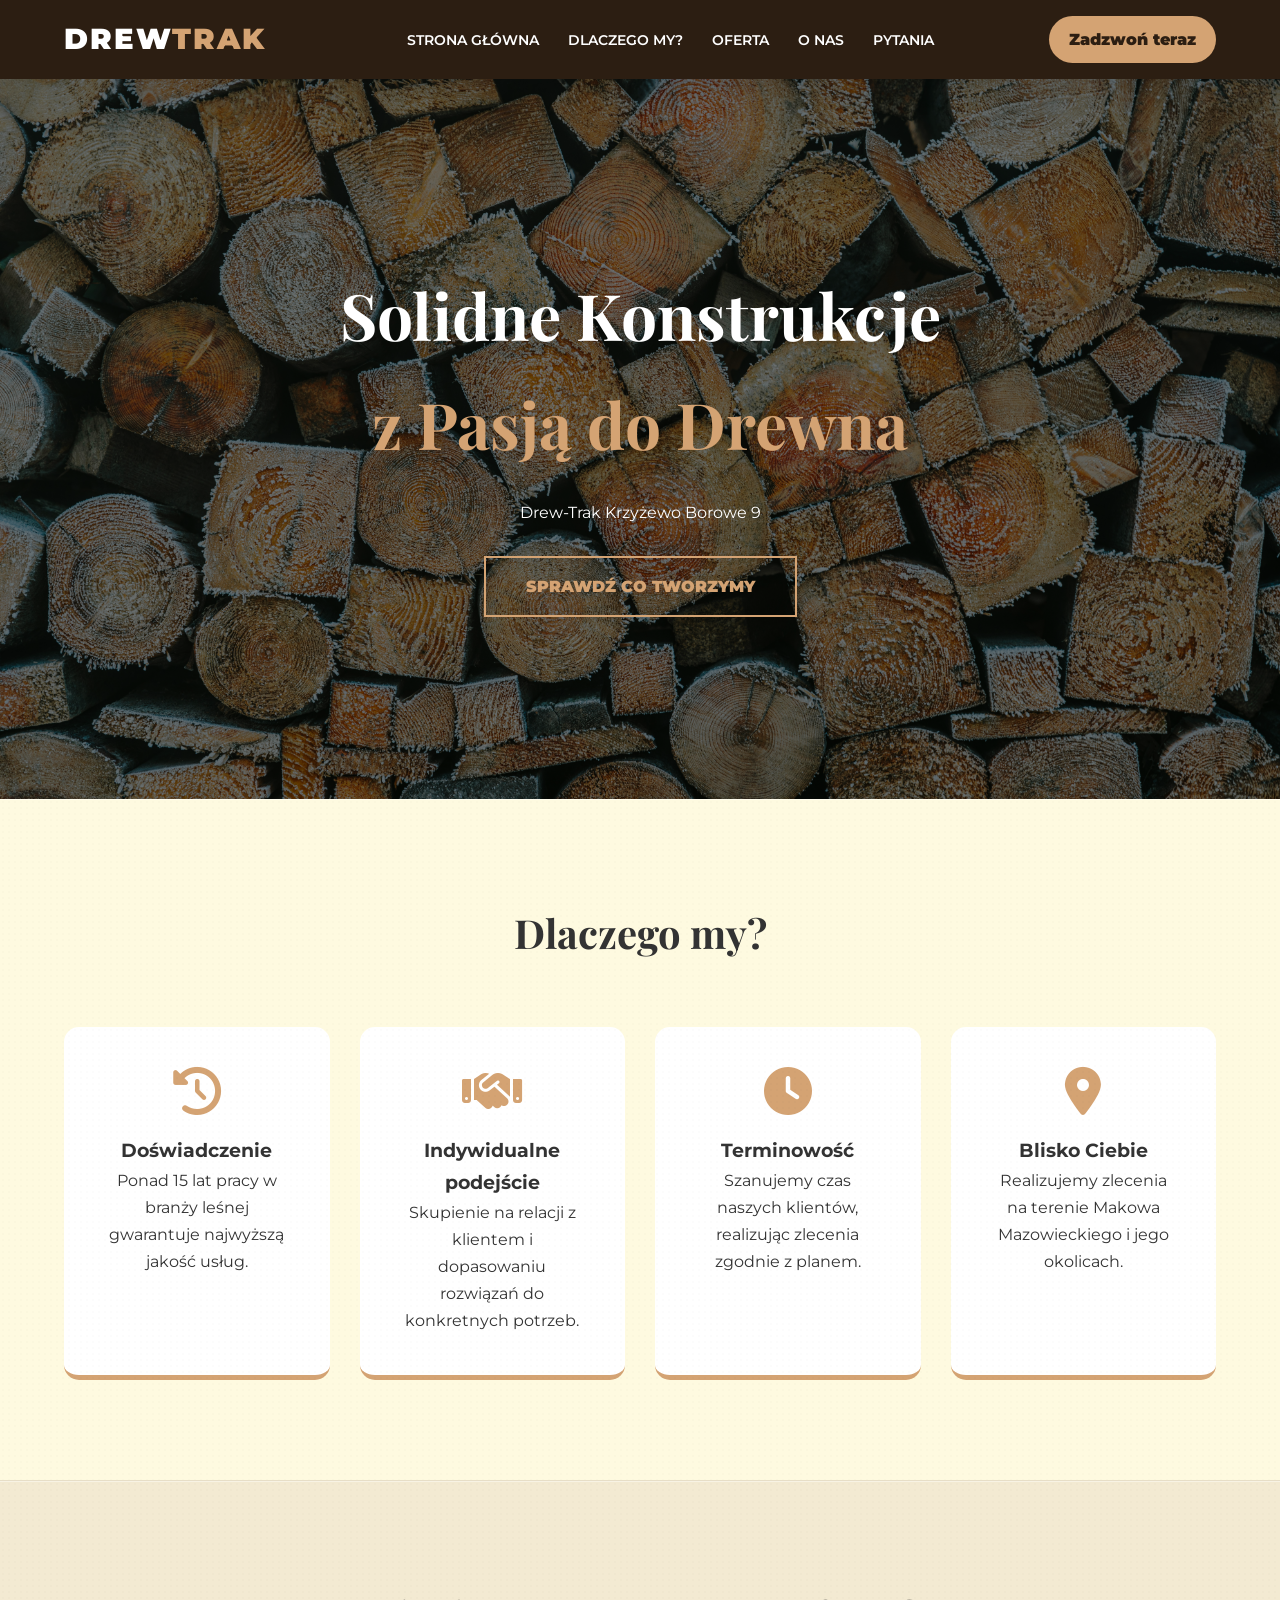
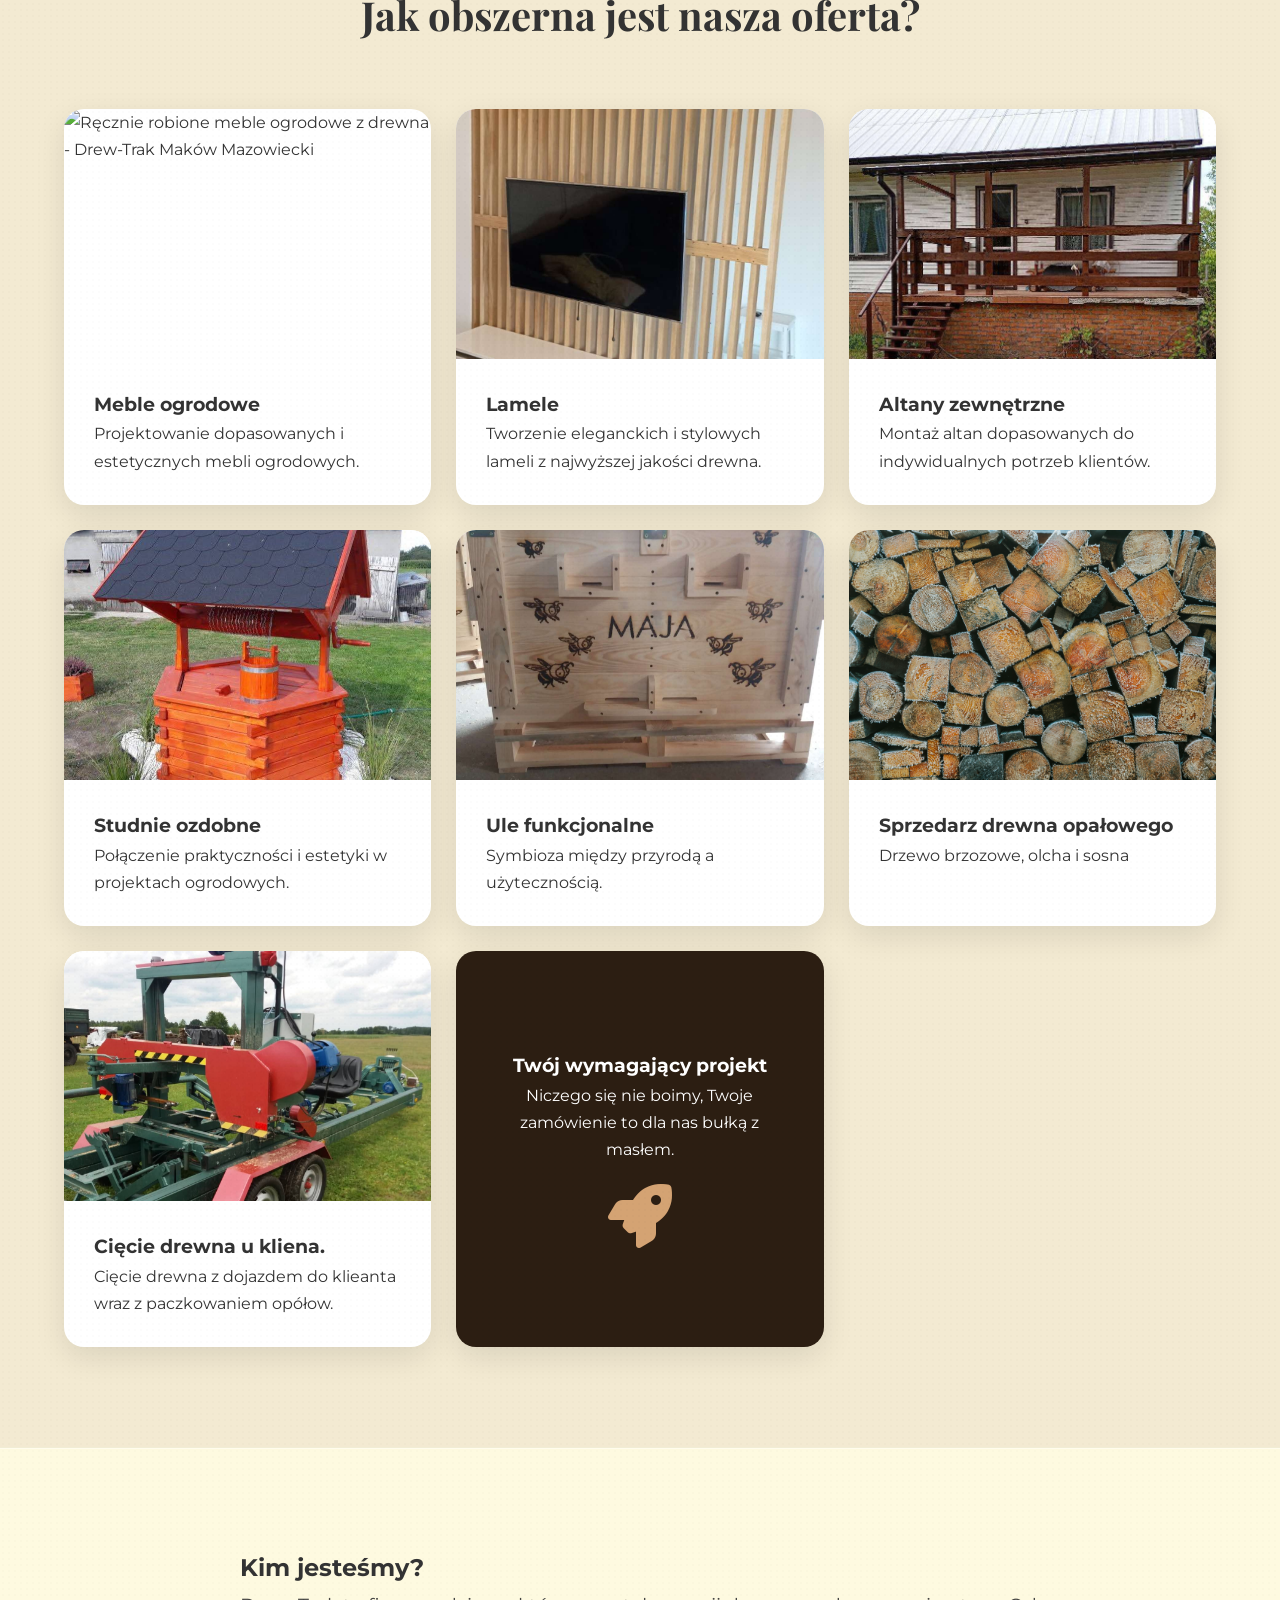
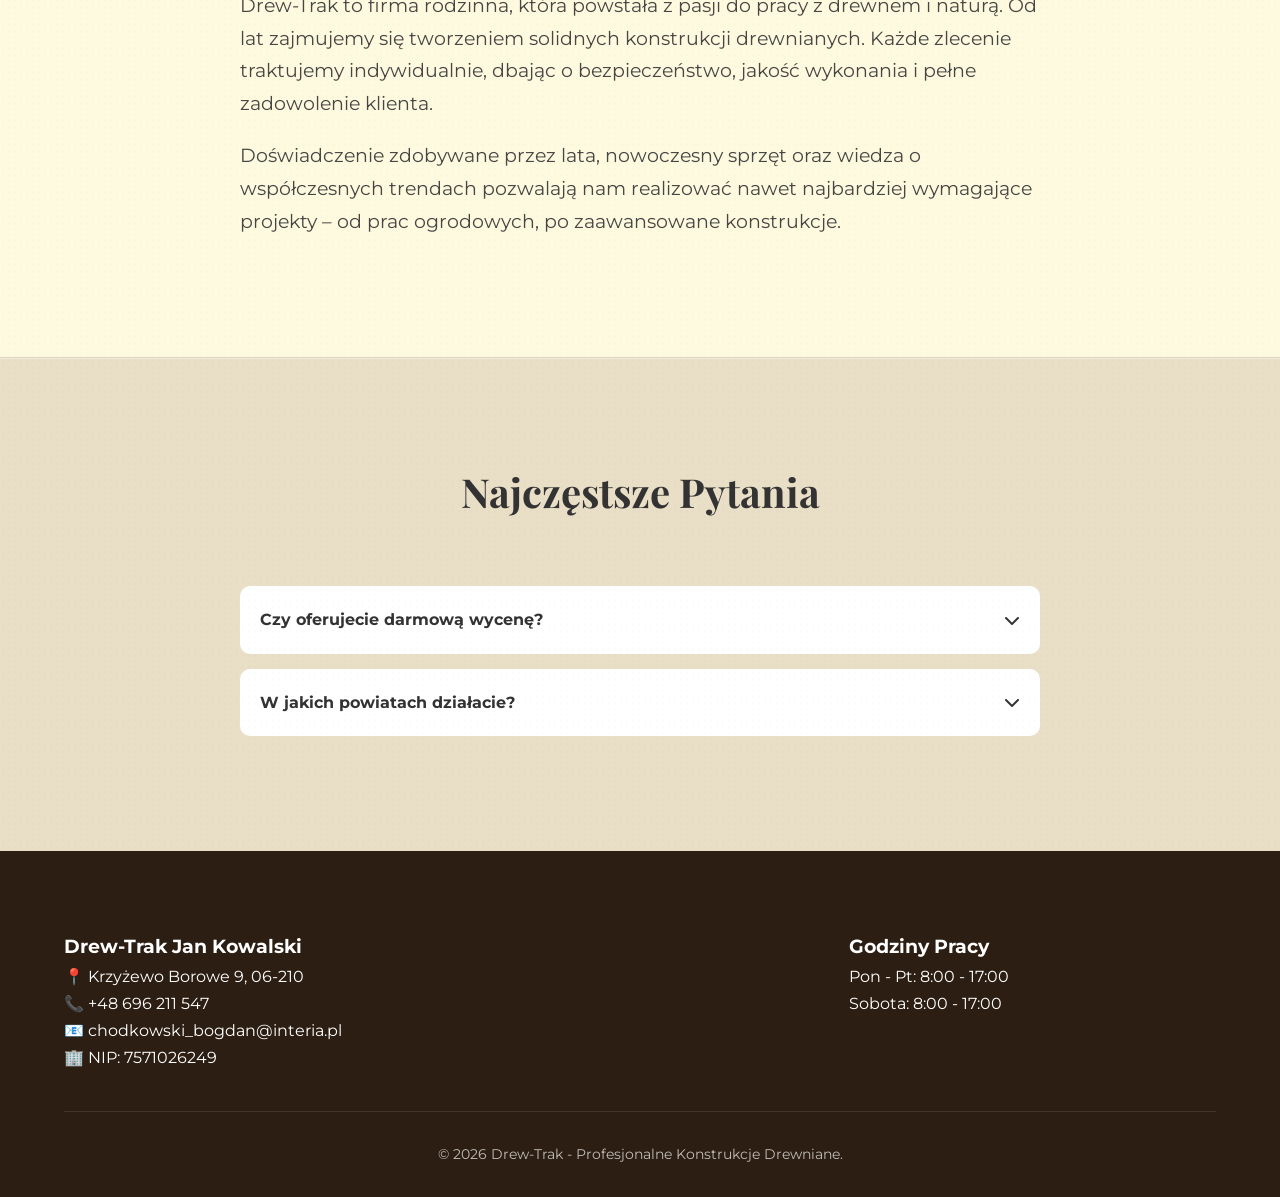
==== index.html @ 85fdfe31 "Start" ====
<!DOCTYPE html>
<html lang="pl">

<head>
    <meta charset="UTF-8">
    <meta name="viewport" content="width=device-width, initial-scale=1.0">
    <meta name="description"
        content="Drew-Trak - Tworzymy solidne konstrukcje drewniane. Sprawdź nasze projekty i znajdź cos dla siebie">
    <meta name="robots" content="index, follow">
    <meta name="keywords" content="altany, meble ogrodowe, drewno, konstrukcje drewniane Maków Mazowiecki">
    <?xml version="1.0" encoding="UTF-8"?>

    <title>Drew-Trak | produkcja konstrukcji drewnianych</title>

    <script type="application/ld+json">
    {
      "@context": "https://schema.org",
      "@type": "LocalBusiness",
      "name": "Drew-Trak",
      "address": {
        "@type": "PostalAddress",
        "streetAddress": "Krzyżewo Borowe 9",
        "addressLocality": "Krzyżewo Borowe",
        "postalCode": "06-210",
        "addressCountry": "PL"
      },
      "telephone": "+48696211547",
      "openingHours": [
        "Mo-Fr 08:00-17:00",
        "Sa 08:00-17:00"
      ],
      "description": "Profesjonalna produkcja konstrukcji drewnianych: altany, meble ogrodowe, lamele."
    }
    </script>
    <link rel="icon" type="image/png" href="img/DrewTrak.png">
    <link
        href="https://fonts.googleapis.com/css2?family=Montserrat:wght@400;700;900&family=Playfair+Display:wght@700&display=swap"
        rel="stylesheet">
    <link rel="stylesheet" href="https://cdnjs.cloudflare.com/ajax/libs/font-awesome/6.4.0/css/all.min.css">
    <link rel="stylesheet" href="style.css">
</head>

<body>

    <nav class="navbar">
        <div class="nav-container">
            <div class="logo"><a href="#home">Drew<span>Trak</span></a></div>
            <div class="links">
                <a href="#home">Strona Główna</a>
                <a href="#dlaczego-my">Dlaczego my?</a>
                <a href="#oferta">Oferta</a>
                <a href="#o-mnie">O Nas</a>
                <a href="#pytania">Pytania</a>
            </div>
            <a href="tel:+48696211547" class="cta" id="callBtn">Zadzwoń teraz</a>
        </div>
    </nav>

    <header id="home" class="hero-premium  bg-image">
        <div class="hero-inner">
            <h1>Solidne Konstrukcje <br><span class="gold">z Pasją do Drewna</span></h1>
            <p>Drew-Trak Krzyżewo Borowe 9</p>
            <a href="#oferta" class="btn-main">Sprawdź co tworzymy</a>
        </div>
    </header>

<section id="dlaczego-my" class="section section-light">
        <div class="container">
            <h2 class="section-title">Dlaczego my?</h2>
            <div class="grid-4">
                <div class="card-feature">
                    <i class="fas fa-history"></i>
                    <h3>Doświadczenie</h3>
                    <p>Ponad 15 lat pracy w branży leśnej gwarantuje najwyższą jakość usług.</p>
                </div>
                <div class="card-feature">
                    <i class="fas fa-handshake"></i>
                    <h3>Indywidualne podejście</h3>
                    <p>Skupienie na relacji z klientem i dopasowaniu rozwiązań do konkretnych potrzeb.</p>
                </div>
                <div class="card-feature">
                    <i class="fas fa-clock"></i>
                    <h3>Terminowość</h3>
                    <p>Szanujemy czas naszych klientów, realizując zlecenia zgodnie z planem.</p>
                </div>
                <div class="card-feature">
                    <i class="fas fa-map-marker-alt"></i>
                    <h3>Blisko Ciebie</h3>
                    <p>Realizujemy zlecenia na terenie Makowa Mazowieckiego i jego okolicach.</p>
                </div>
            </div>
        </div>
    </section>
<section id="oferta" class="section section-alt">
        <div class="container">
            <h2 class="section-title">Jak obszerna jest nasza oferta?</h2>
            <div class="grid-3">
                <div class="card-offer">
                    <div class="offer-img">
                        <img src="img/GLawka.jpg"
                            alt="Ręcznie robione meble ogrodowe z drewna - Drew-Trak Maków Mazowiecki">
                    </div>
                    <div class="offer-body">
                        <h3>Meble ogrodowe</h3>
                        <p>Projektowanie dopasowanych i estetycznych mebli ogrodowych.</p>
                    </div>
                </div>

                <div class="card-offer">
                    <div class="offer-img">
                        <img src="img/GLamele.jpg"
                            alt="Eleganckie lamele ścienne i dekoracyjne z wysokiej jakości drewna">
                    </div>
                    <div class="offer-body">
                        <h3>Lamele</h3>
                        <p>Tworzenie eleganckich i stylowych lameli z najwyższej jakości drewna.</p>
                    </div>
                </div>

                <div class="card-offer">
                    <div class="offer-img">
                        <img src="img/GAltana.jpg"
                            alt="Budowa altan ogrodowych na zamówienie - konstrukcje drewniane Drew-Trak">
                    </div>
                    <div class="offer-body">
                        <h3>Altany zewnętrzne</h3>
                        <p>Montaż altan dopasowanych do indywidualnych potrzeb klientów.</p>
                    </div>
                </div>

                <div class="card-offer">
                    <div class="offer-img">
                        <img src="img/GStudnia.jpg" alt="Ozdobne studnie drewniane do ogrodu - architektura ogrodowa">
                    </div>
                    <div class="offer-body">
                        <h3>Studnie ozdobne</h3>
                        <p>Połączenie praktyczności i estetyki w projektach ogrodowych.</p>
                    </div>
                </div>

                <div class="card-offer">
                    <div class="offer-img">
                        <img src="img/GUl.jpg" alt="Funkcjonalne ule drewniane dla pszczelarzy - producent Drew-Trak">
                    </div>
                    <div class="offer-body">
                        <h3>Ule funkcjonalne</h3>
                        <p>Symbioza między przyrodą a użytecznością.</p>
                    </div>
                </div>
               <div class="card-offer">
                    <div class="offer-img">
                        <img src="img/tlo.jpg" alt="Funkcjonalne ule drewniane dla pszczelarzy - producent Drew-Trak">
                    </div>
                    <div class="offer-body">
                        <h3>Sprzedarz drewna opałowego</h3>
                        <p>Drzewo brzozowe, olcha i sosna</p>
                    </div>
                </div>               <div class="card-offer">
                    <div class="offer-img">
                        <img src="img/GMaszyna.jpg" alt="Funkcjonalne ule drewniane dla pszczelarzy - producent Drew-Trak">
                    </div>
                    <div class="offer-body">
                        <h3>Cięcie drewna u kliena.</h3>
                        <p>Cięcie drewna z dojazdem do klieanta wraz z paczkowaniem opółow.</p>
                    </div>
                </div>
                                <div class="card-offer highlight-card">
                    <div class="offer-body">
                        <h3>Twój wymagający projekt</h3>
                        <p>Niczego się nie boimy, Twoje zamówienie to dla nas bułką z masłem.</p>
                        <i class="fas fa-rocket"></i>
                    </div>
                </div>
            </div>
        </div>
    </section>
<section id="o-mnie" class="section section-light">
        <div class="about-container">
            <h2>Kim jesteśmy?</h2>
            <div class="about-content">
                <p>Drew-Trak to firma rodzinna, która powstała z pasji do pracy z drewnem i naturą. Od lat zajmujemy się
                    tworzeniem solidnych konstrukcji drewnianych. Każde zlecenie traktujemy indywidualnie, dbając o
                    bezpieczeństwo, jakość wykonania i pełne zadowolenie klienta.</p>
                <p>Doświadczenie zdobywane przez lata, nowoczesny sprzęt oraz wiedza o współczesnych trendach pozwalają
                    nam realizować nawet najbardziej wymagające projekty – od prac ogrodowych, po zaawansowane
                    konstrukcje.</p>
            </div>
        </div>
    </section>
<section id="pytania" class="section section-deep">
        <div class="container">
            <h2 class="section-title">Najczęstsze Pytania</h2>
            <div class="faq-list">
                <div class="faq-item" onclick="this.classList.toggle('active')">
                    <div class="faq-q">Czy oferujecie darmową wycenę? <i class="fas fa-chevron-down"></i></div>
                    <div class="faq-a">
                        <p>Tak, przygotowanie kosztorysu jest całkowicie bezpłatne.</p>
                    </div>
                </div>
                <div class="faq-item" onclick="this.classList.toggle('active')">
                    <div class="faq-q">W jakich powiatach działacie? <i class="fas fa-chevron-down"></i></div>
                    <div class="faq-a">
                        <p>Działamy w powiecie Maków Mazowiecki i okolicach</p>
                    </div>
                </div>
            </div>
        </div>
    </section>

    <footer id="kontakt" class="footer">
        <div class="footer-top">
            <div class="container footer-grid">
                <div class="footer-info">
                    <h3>Drew-Trak Jan Kowalski</h3>
                    <p>📍 Krzyżewo Borowe 9, 06-210</p>
                    <p>📞 <a href="tel:+48696211547">+48 696 211 547</a></p>
                    <p>📧 chodkowski_bogdan@interia.pl</p>
                    <p>🏢 NIP: 7571026249</p>
                </div>
                <div class="footer-hours">
                    <h3>Godziny Pracy</h3>
                    <p>Pon - Pt: 8:00 - 17:00</p>
                    <p>Sobota: 8:00 - 17:00</p>
                </div>
            </div>
        </div>
        <div class="footer-bottom">
            <p>&copy; 2026 Drew-Trak - Profesjonalne Konstrukcje Drewniane.</p>
        </div>
    </footer>

    <script>
        const btn = document.getElementById("callBtn");
        btn.addEventListener("click", function () {
            btn.innerHTML = '<i class="fas fa-phone"></i> +48 696 211 547';
            btn.style.background = "#27ae60";
        });
    </script>
</body>

</html>
---- style.css ----
/* --- FUNDAMENTY --- */
:root {
    --primary: #2c1e12;
    /* Głęboki brąz */
    --accent: #d4a373;
    /* Złoty/Drewno */
    --bg-light: #fefae0;
    /* Kremowy */
    --white: #ffffff;
    --text: #333;
    --shadow: 0 10px 30px rgba(0, 0, 0, 0.1);
    --transition: all 0.3s ease;
    --section-light: #fefae0;
    --section-dark: #f3ead2;
    --section-darker: #e9dec6;

    --section-shadow: inset 0 1px 0 rgba(255, 255, 255, 0.4);
}

* {
    margin: 0;
    padding: 0;
    box-sizing: border-box;
}

body {
    font-family: 'Montserrat', sans-serif;
    background: var(--bg-light);
    color: var(--text);
    line-height: 1.7;
}

a {
    text-decoration: none;
    color: inherit;
}

/* --- NAWIGACJA --- */
.navbar {
    background: var(--primary);
    color: var(--white);
    padding: 15px 0;
    position: sticky;
    top: 0;
    z-index: 1000;
    box-shadow: var(--shadow);
}

.nav-container {
    width: 90%;
    max-width: 1200px;
    margin: 0 auto;
    display: flex;
    justify-content: space-between;
    align-items: center;
}

.logo a {
    font-size: 1.8rem;
    font-weight: 900;
    text-transform: uppercase;
    letter-spacing: 2px;
}

.logo span {
    color: var(--accent);
}

.links a {
    margin-left: 25px;
    font-weight: 600;
    font-size: 0.9rem;
    text-transform: uppercase;
    transition: var(--transition);
}

.links a:hover {
    color: var(--accent);
}

.cta {
    background: var(--accent);
    color: var(--primary);
    padding: 10px 20px;
    border-radius: 50px;
    font-weight: 900;
    transition: var(--transition);
}

.cta:hover {
    transform: scale(1.05);
    filter: brightness(1.1);
}

/* --- HERO --- */
.hero-premium {
    height: 80vh;
    position: relative;
    display: flex;
    align-items: center;
    justify-content: center;
    text-align: center;
    color: var(--white);
}

.bg-image {
    background-image: url('img/tlo.jpg');
    background-size: cover;
    background-position: center;
    background-repeat: no-repeat;

    position: relative;
    overflow: hidden;
}

.bg-image::before {
    content: "";
    position: absolute;
    top: 0;
    left: 0;
    width: 100%;
    height: 100%;
    overflow: hidden;

    background: rgba(0, 0, 0, 0.5);
}

.bg-image>* {
    position: relative;
    z-index: 1;
}

.hero-inner h1 {
    font-family: 'Playfair Display', serif;
    font-size: 4rem;
    margin-bottom: 20px;
}

.gold {
    color: var(--accent);
}

.btn-main {
    display: inline-block;
    margin-top: 30px;
    padding: 15px 40px;
    border: 2px solid var(--accent);
    color: var(--accent);
    font-weight: 900;
    text-transform: uppercase;
    transition: var(--transition);
}

.btn-main:hover {
    background: var(--accent);
    color: var(--primary);
}

/* --- SEKCJE I GRID --- */
.section {
    padding: 100px 0;
}

.container {
    width: 90%;
    max-width: 1300px;
    margin: 0 auto;
}

.section-title {
    text-align: center;
    font-size: 2.5rem;
    margin-bottom: 60px;
    font-family: 'Playfair Display', serif;
}

.grid-4 {
    display: grid;
    grid-template-columns: repeat(auto-fit, minmax(250px, 1fr));
    gap: 30px;
}

.grid-3 {
    display: grid;
    grid-template-columns: repeat(auto-fit, minmax(300px, 1fr));
    gap: 25px;
}

/* KARTY CECH */
.card-feature {
    background: var(--white);
    padding: 40px;
    border-radius: 15px;
    text-align: center;
    transition: var(--transition);
    border-bottom: 5px solid var(--accent);
}

.card-feature i {
    font-size: 3rem;
    color: var(--accent);
    margin-bottom: 20px;
}

.card-feature:hover {
    transform: translateY(-10px);
    box-shadow: var(--shadow);
}

/* KARTY OFERTY */
.card-offer {
    background: var(--white);
    border-radius: 20px;
    overflow: hidden;
    box-shadow: var(--shadow);
}

.offer-img {
    height: 250px;
    background-size: cover;
    background-position: center;
    transition: var(--transition);
}

.card-offer:hover .offer-img {
    transform: scale(1.1);
}

.offer-body {
    padding: 30px;
}

.highlight-card {
    background: var(--primary);
    color: var(--white);
    display: flex;
    align-items: center;
    text-align: center;
}

.highlight-card i {
    font-size: 4rem;
    color: var(--accent);
    margin-top: 20px;
    display: block;
}

/* Zapewnia, że kontener zdjęcia ma odpowiednią wysokość */
.offer-img {
    height: 250px;
    /* Dostosuj wysokość do swoich potrzeb */
    overflow: hidden;
}

/* Sprawia, że obrazek zachowuje się jak background-size: cover */
.offer-img img {
    width: 100%;
    height: 100%;
    object-fit: cover;
    transition: var(--transition);
    /* Zachowuje efekt zoom przy hover, jeśli go miałeś */
    display: block;
}

/* Efekt najechania (jeśli chcesz go zachować) */
.card-offer:hover .offer-img img {
    transform: scale(1.1);
}

/* O NAS */
.section-about {
    background: var(--primary);
    color: var(--white);
    padding: 80px 20px;
    text-align: center;
}

.about-container {
    max-width: 800px;
    margin: 0 auto;
}

.about-content p {
    font-size: 1.2rem;
    margin-bottom: 20px;
    opacity: 0.9;
}

/* FAQ */
.faq-list {
    max-width: 800px;
    margin: 0 auto;
}

.faq-item {
    background: var(--white);
    margin-bottom: 15px;
    padding: 20px;
    border-radius: 10px;
    cursor: pointer;
}

.faq-q {
    font-weight: 700;
    display: flex;
    justify-content: space-between;
    align-items: center;
}

.faq-a {
    max-height: 0;
    overflow: hidden;
    transition: 0.3s ease;
    opacity: 0;
}

.faq-item.active .faq-a {
    max-height: 200px;
    opacity: 1;
    padding-top: 15px;
}

/* STOPKA */
.footer {
    background: var(--primary);
    color: var(--white);
    padding-top: 80px;
}

.footer-grid {
    display: grid;
    grid-template-columns: 2fr 1fr;
    gap: 50px;
    border-bottom: 1px solid rgba(255, 255, 255, 0.1);
    padding-bottom: 40px;
}

.footer-bottom {
    text-align: center;
    padding: 30px 0;
    font-size: 0.9rem;
    opacity: 0.7;
}

/* RESPONSYWNOŚĆ */
@media (max-width: 768px) {
    .links {
        display: none;
    }

    .hero-inner h1 {
        font-size: 2.5rem;
    }

    .footer-grid {
        grid-template-columns: 1fr;
        text-align: center;
    }
}
.section {
    padding: 100px 0;
    position: relative;
}

/* bazowy jasny */
.section-light {
    background: var(--section-light);
}

/* lekko przyciemniony */
.section-alt {
    background: var(--section-dark);
}

/* jeszcze ciemniejszy */
.section-deep {
    background: var(--section-darker);
}

/* delikatna separacja (premium feeling) */
.section-light,
.section-alt,
.section-deep {
    box-shadow: var(--section-shadow);
}
.section-light + .section-alt,
.section-alt + .section-light,
.section-light + .section-deep {
    border-top: 1px solid rgba(0,0,0,0.05);
}
.section-light::before,
.section-alt::before,
.section-deep::before {
    content: "";
    position: absolute;
    inset: 0;
    background: radial-gradient(rgba(0,0,0,0.03) 1px, transparent 1px);
    background-size: 6px 6px;
    opacity: 0.4;
    pointer-events: none;
}
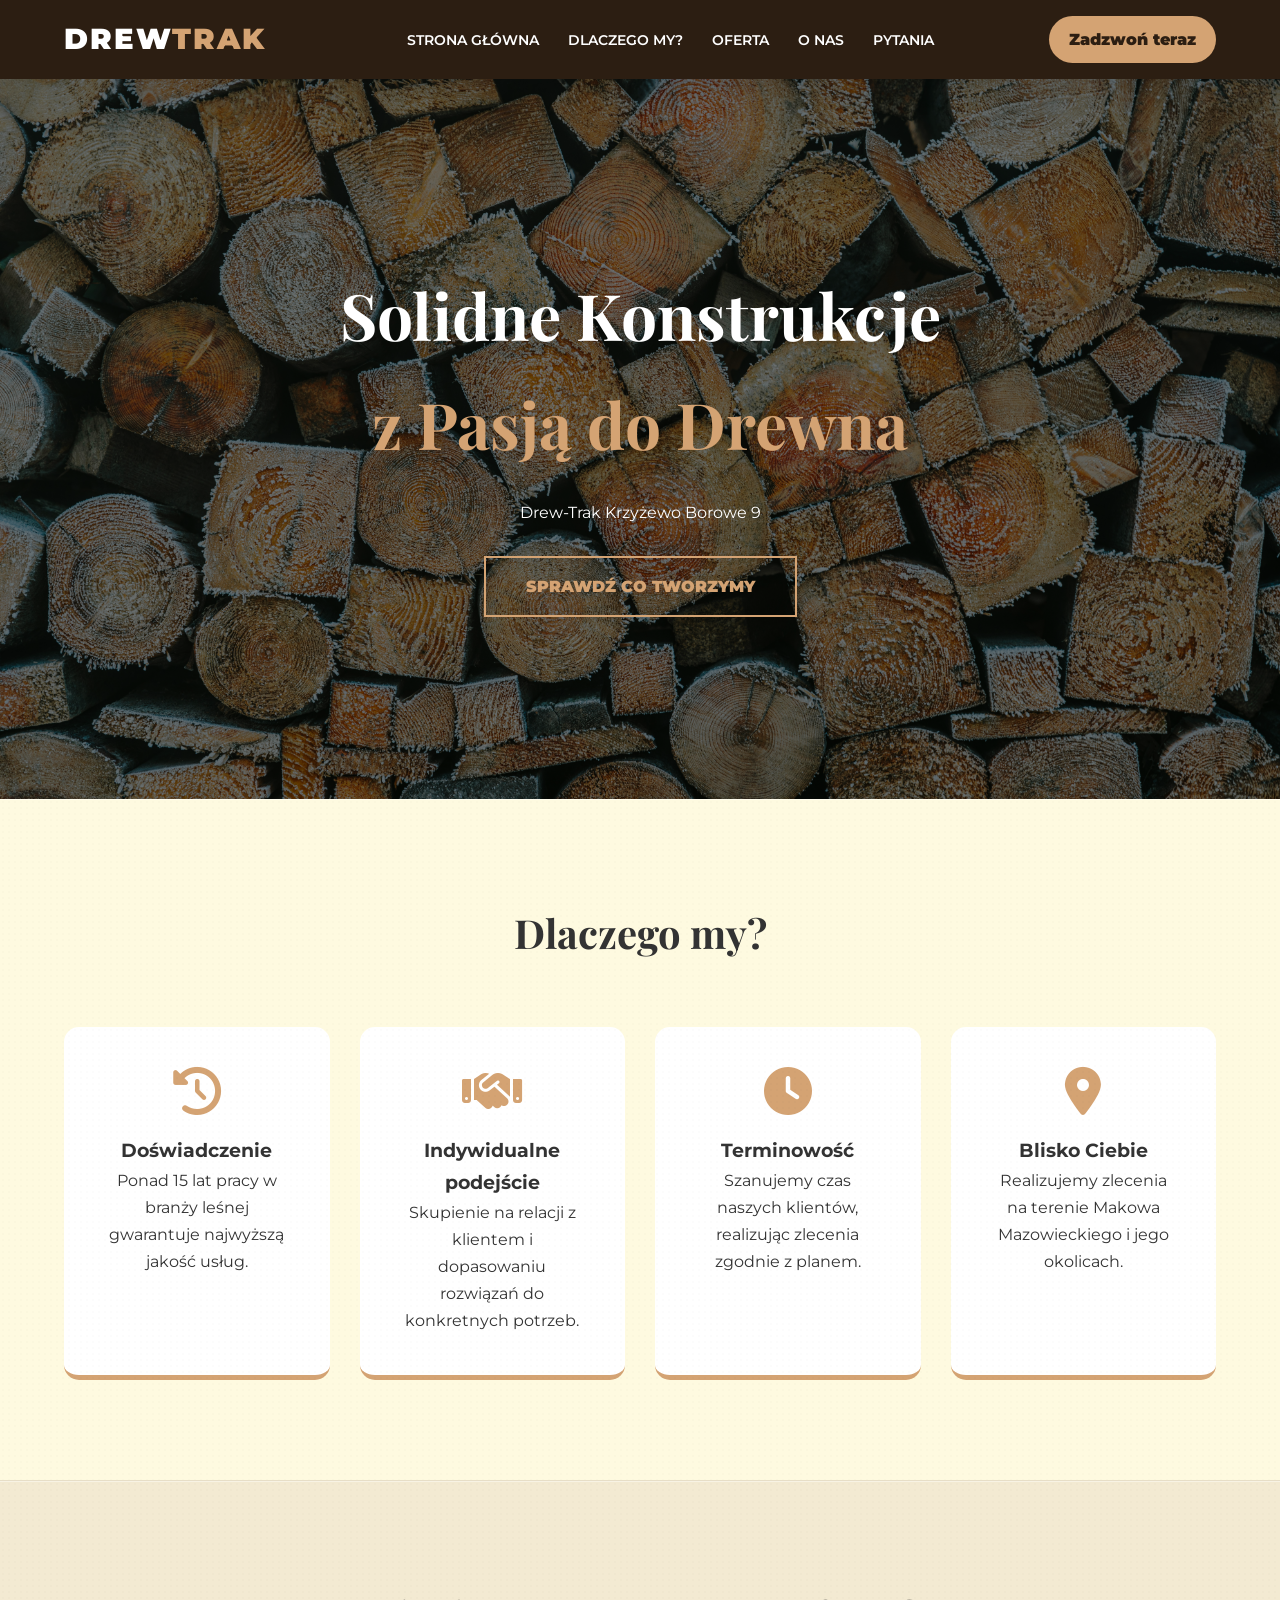
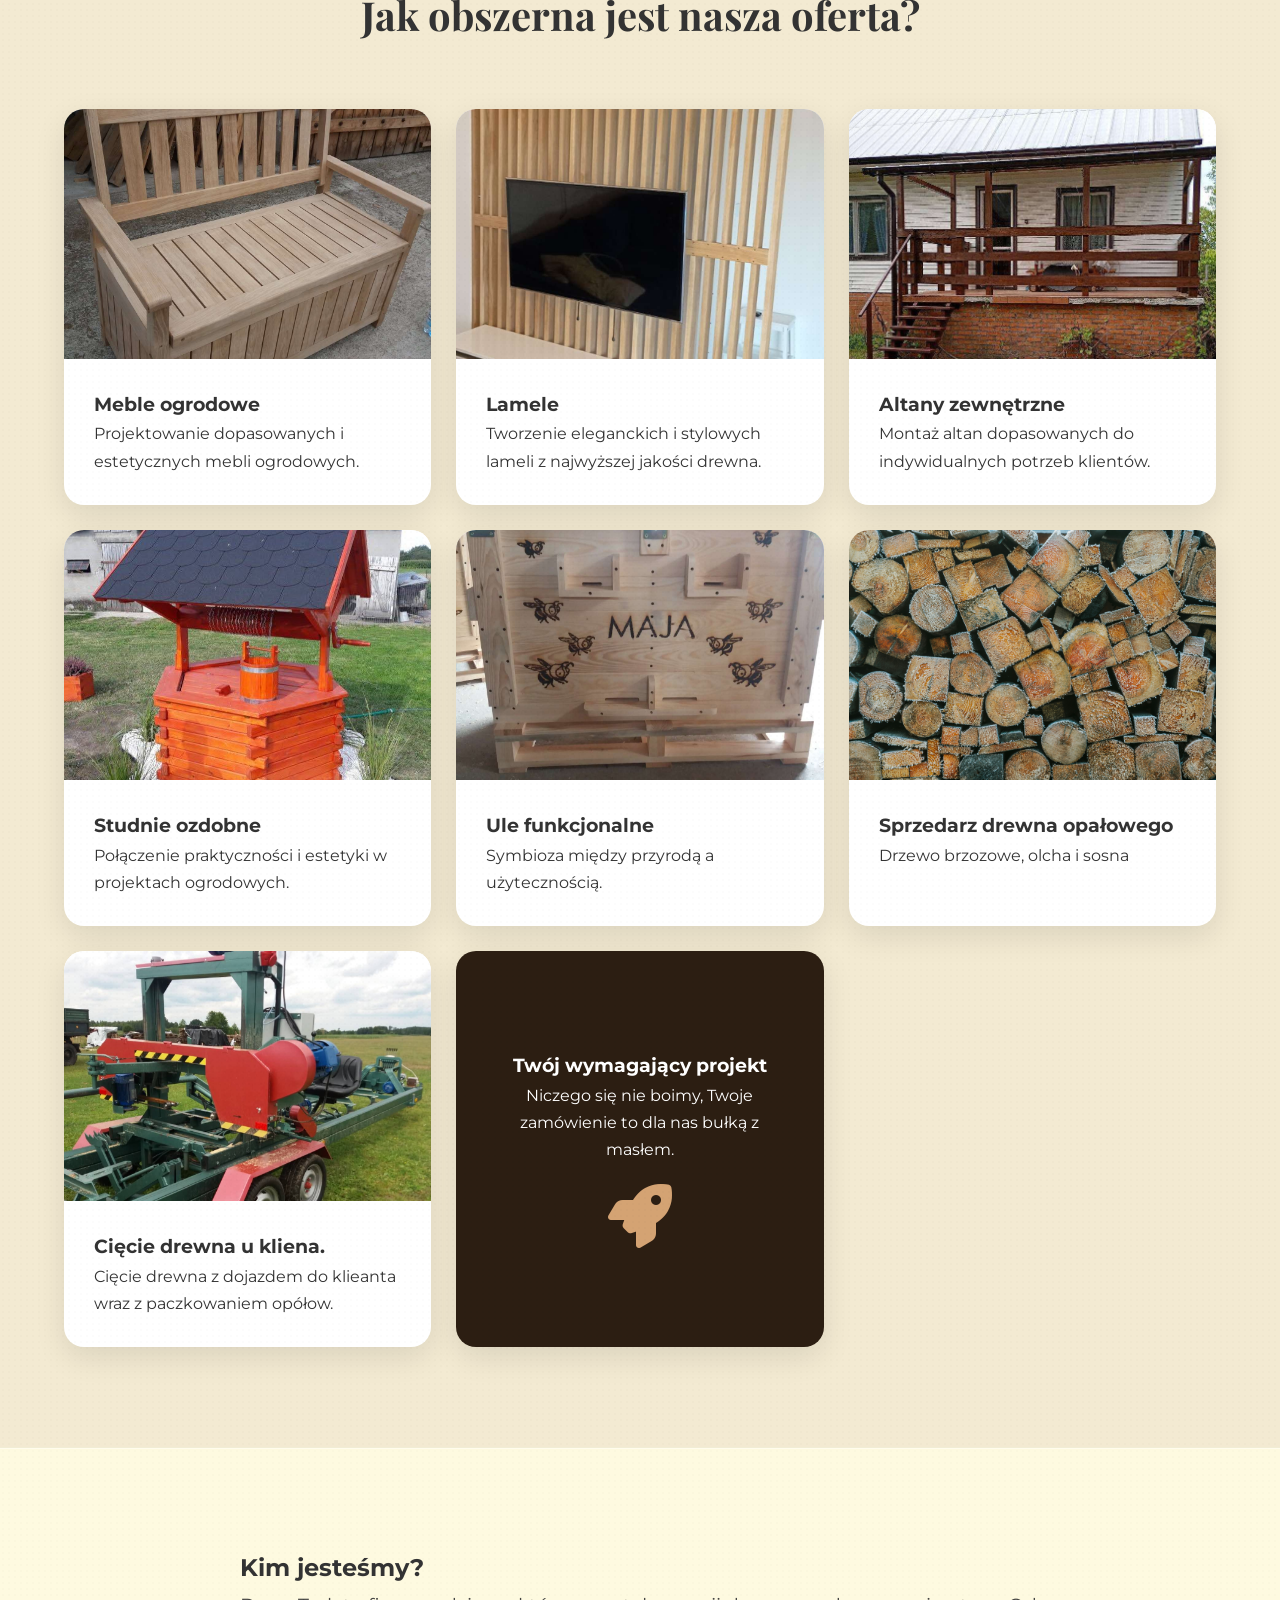
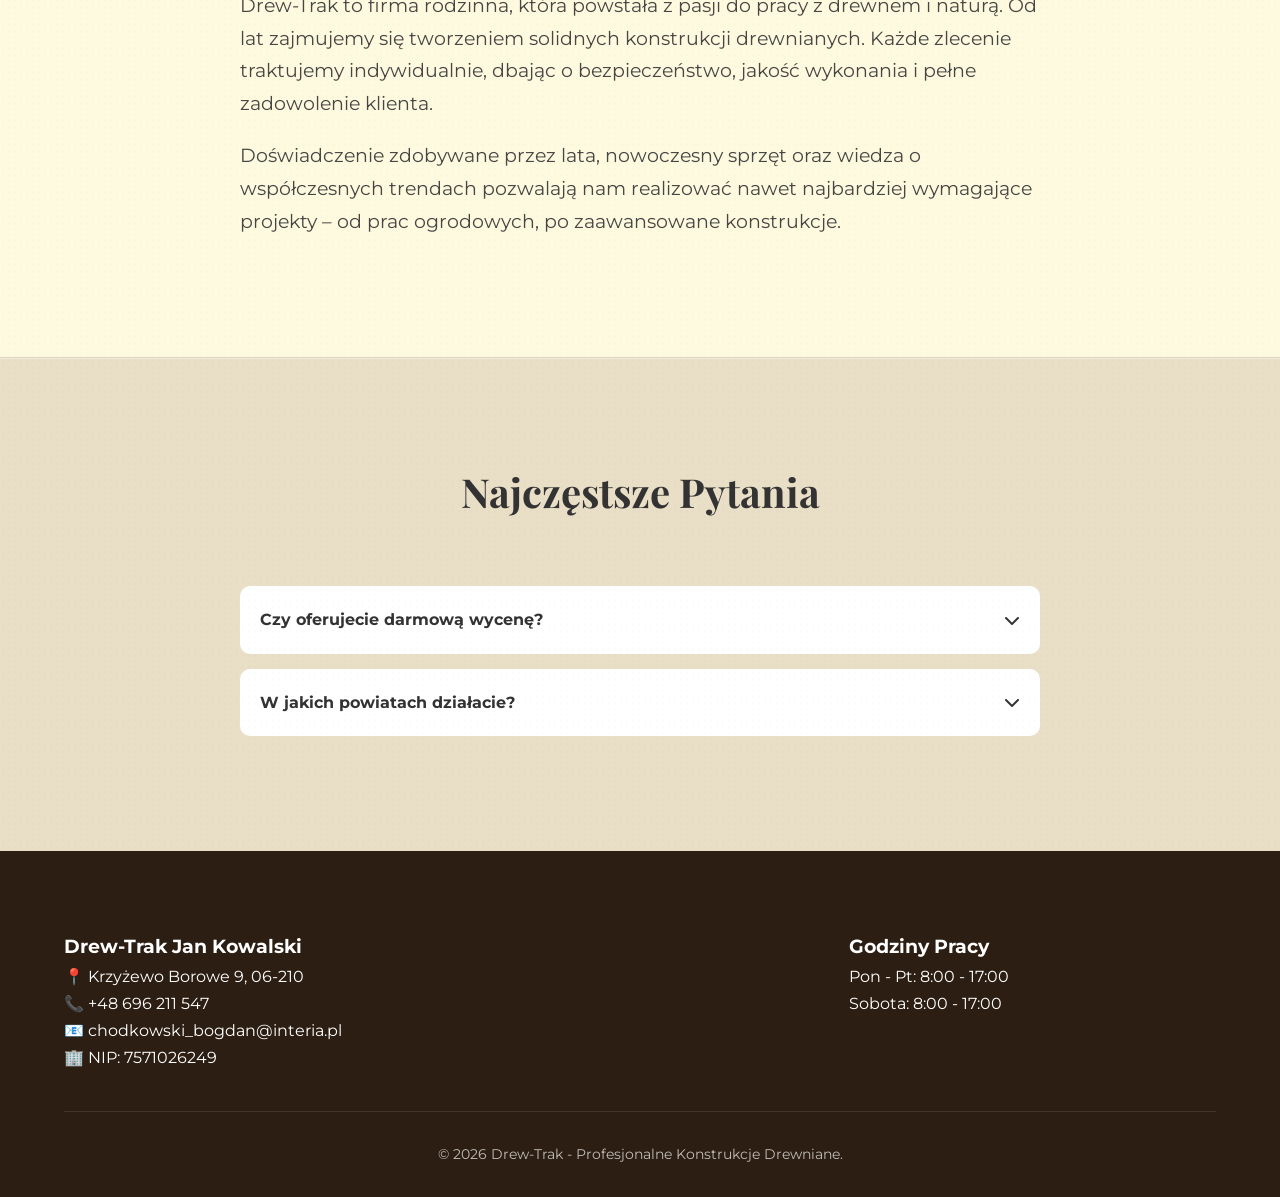
==== commit adec5745: "Update index.html" ====
--- a/index.html
+++ b/index.html
@@ -97,7 +97,7 @@
             <div class="grid-3">
                 <div class="card-offer">
                     <div class="offer-img">
-                        <img src="img/GLawka.jpg"
+                        <img src="img/Glawka.jpg"
                             alt="Ręcznie robione meble ogrodowe z drewna - Drew-Trak Maków Mazowiecki">
                     </div>
                     <div class="offer-body">
@@ -238,4 +238,4 @@
     </script>
 </body>
 
-</html>+</html>
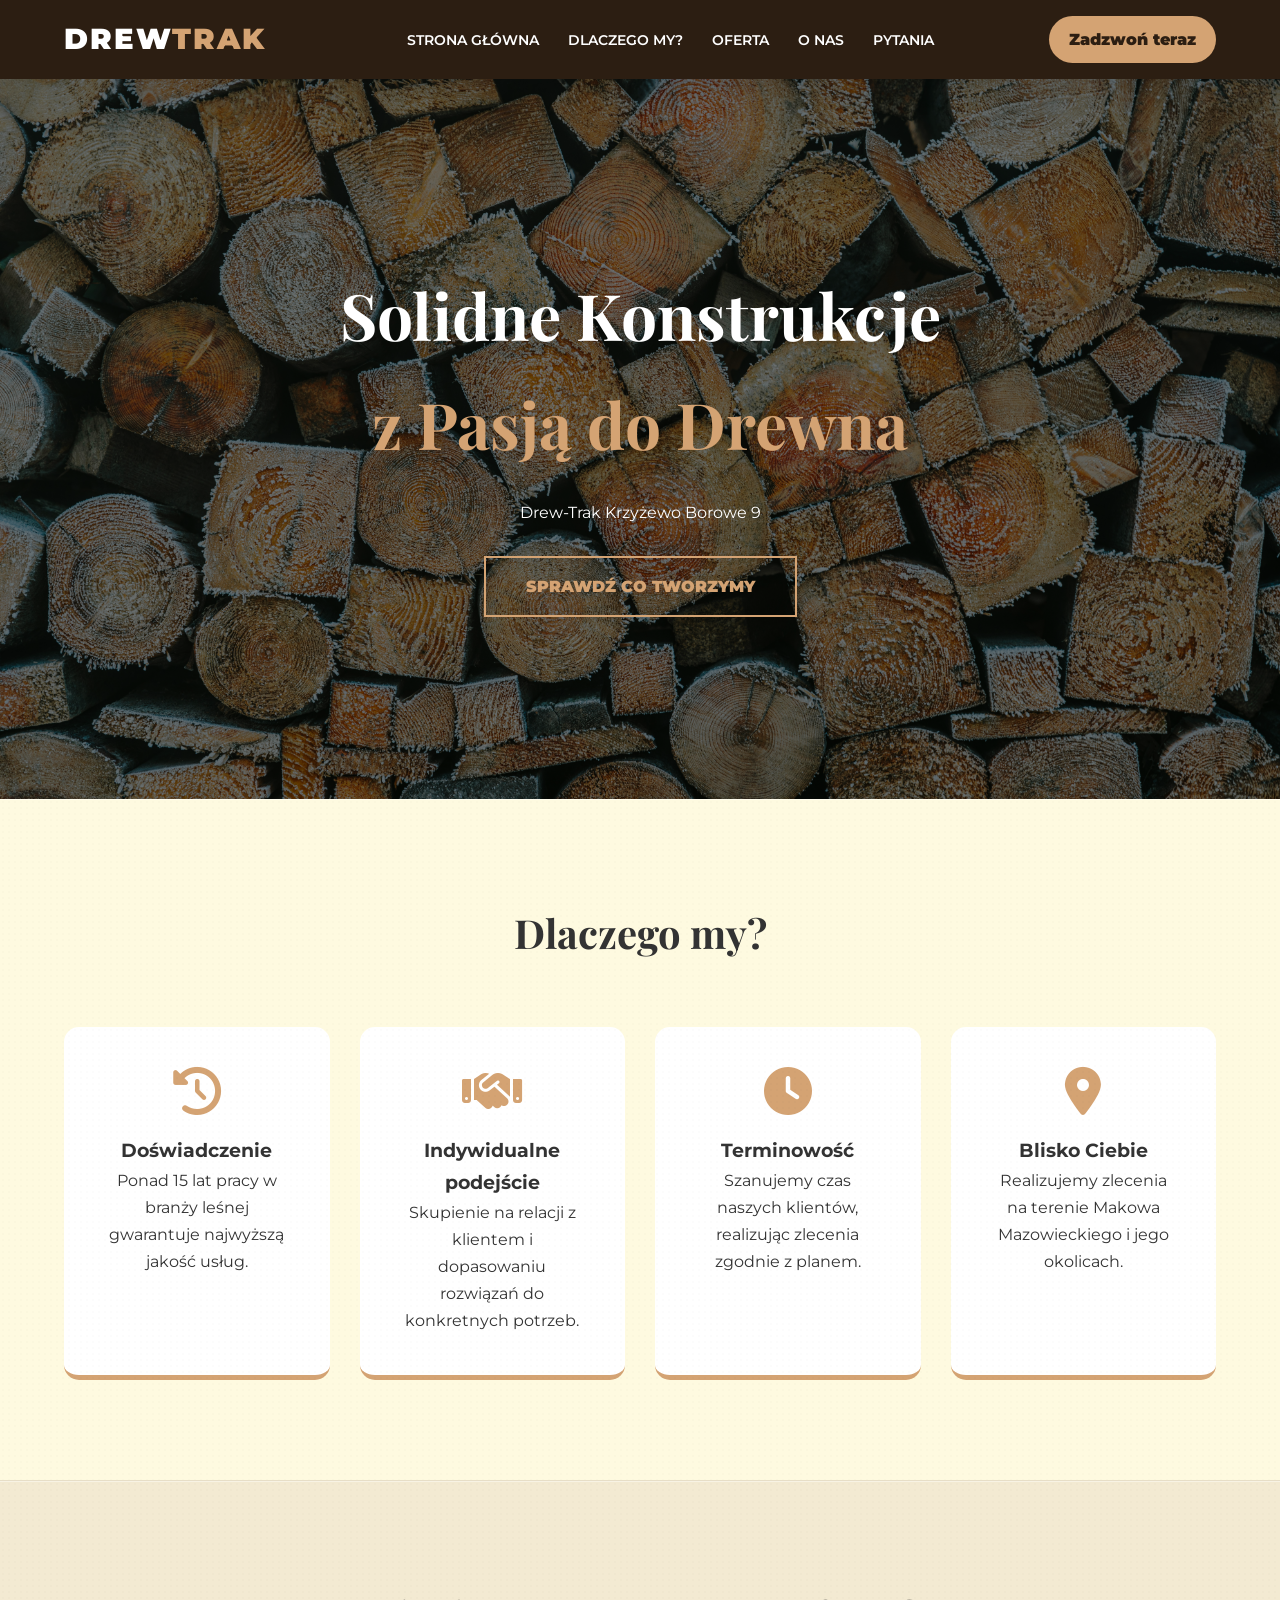
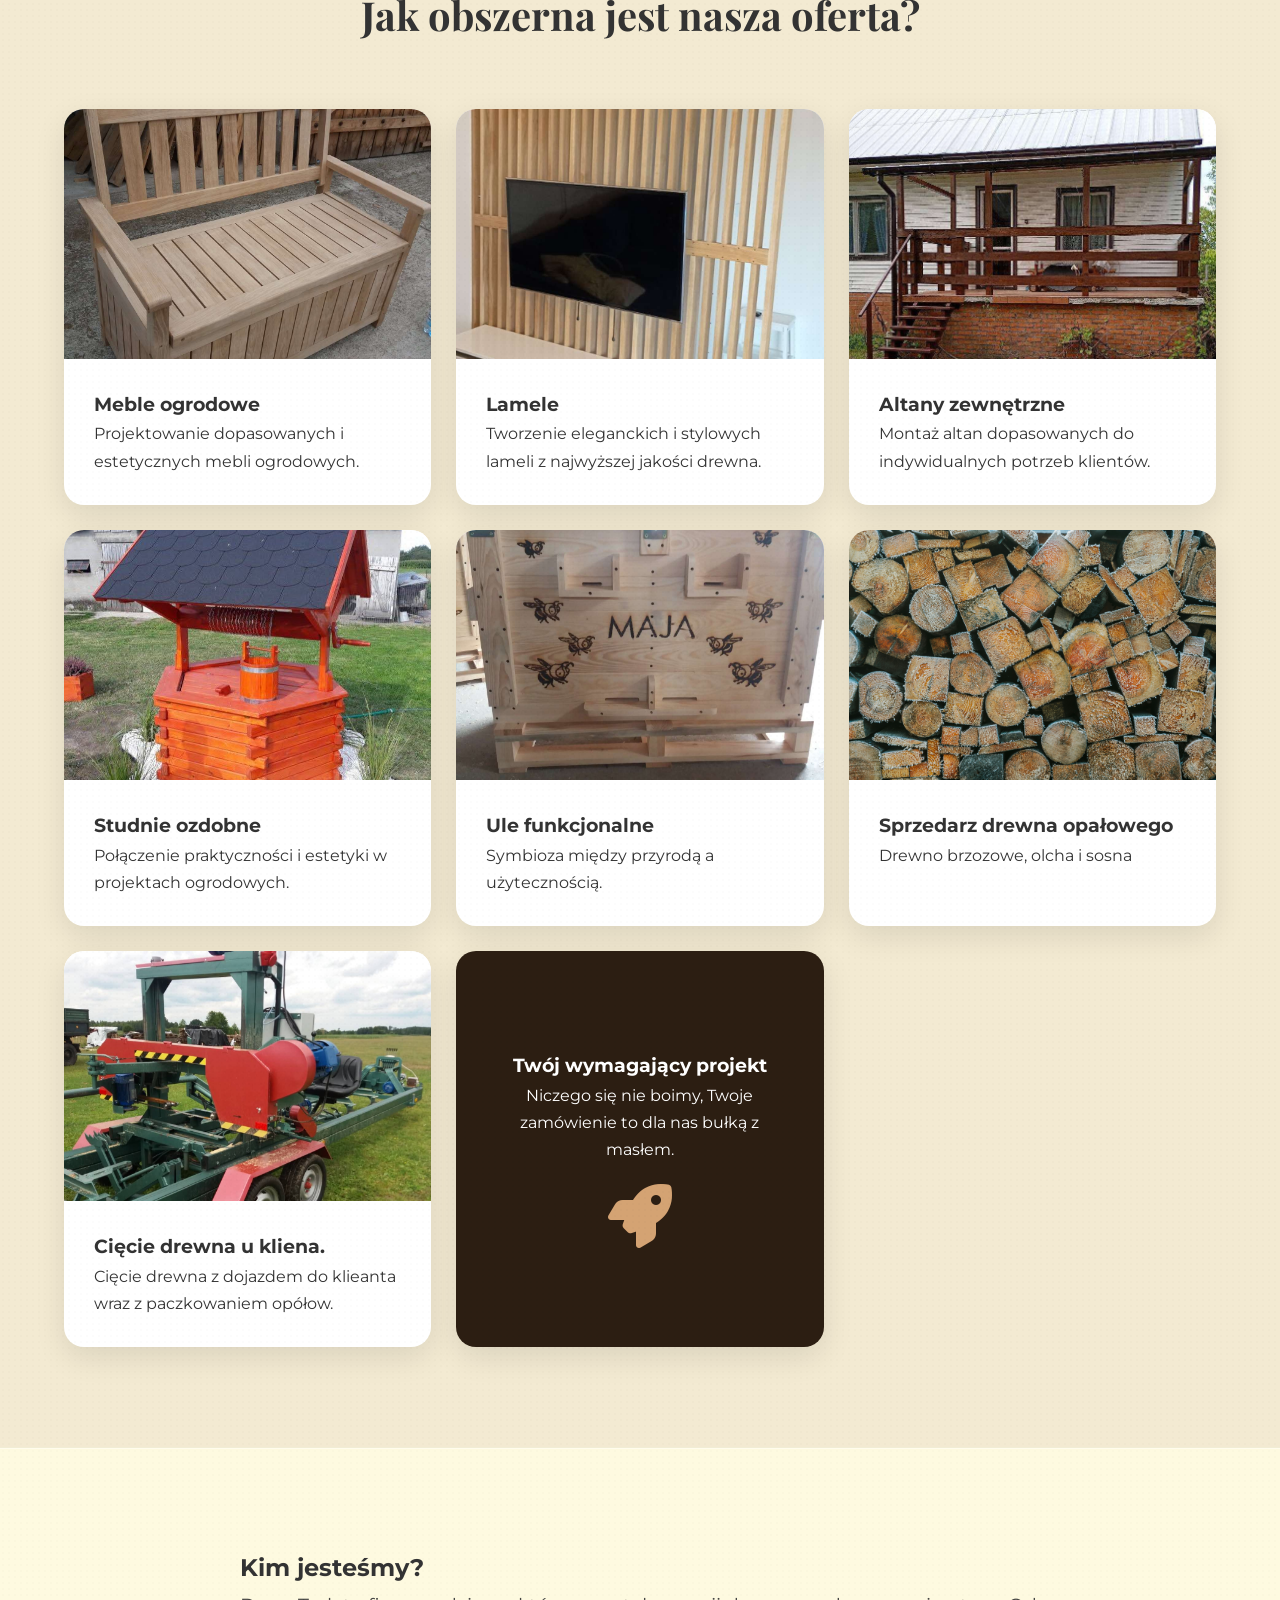
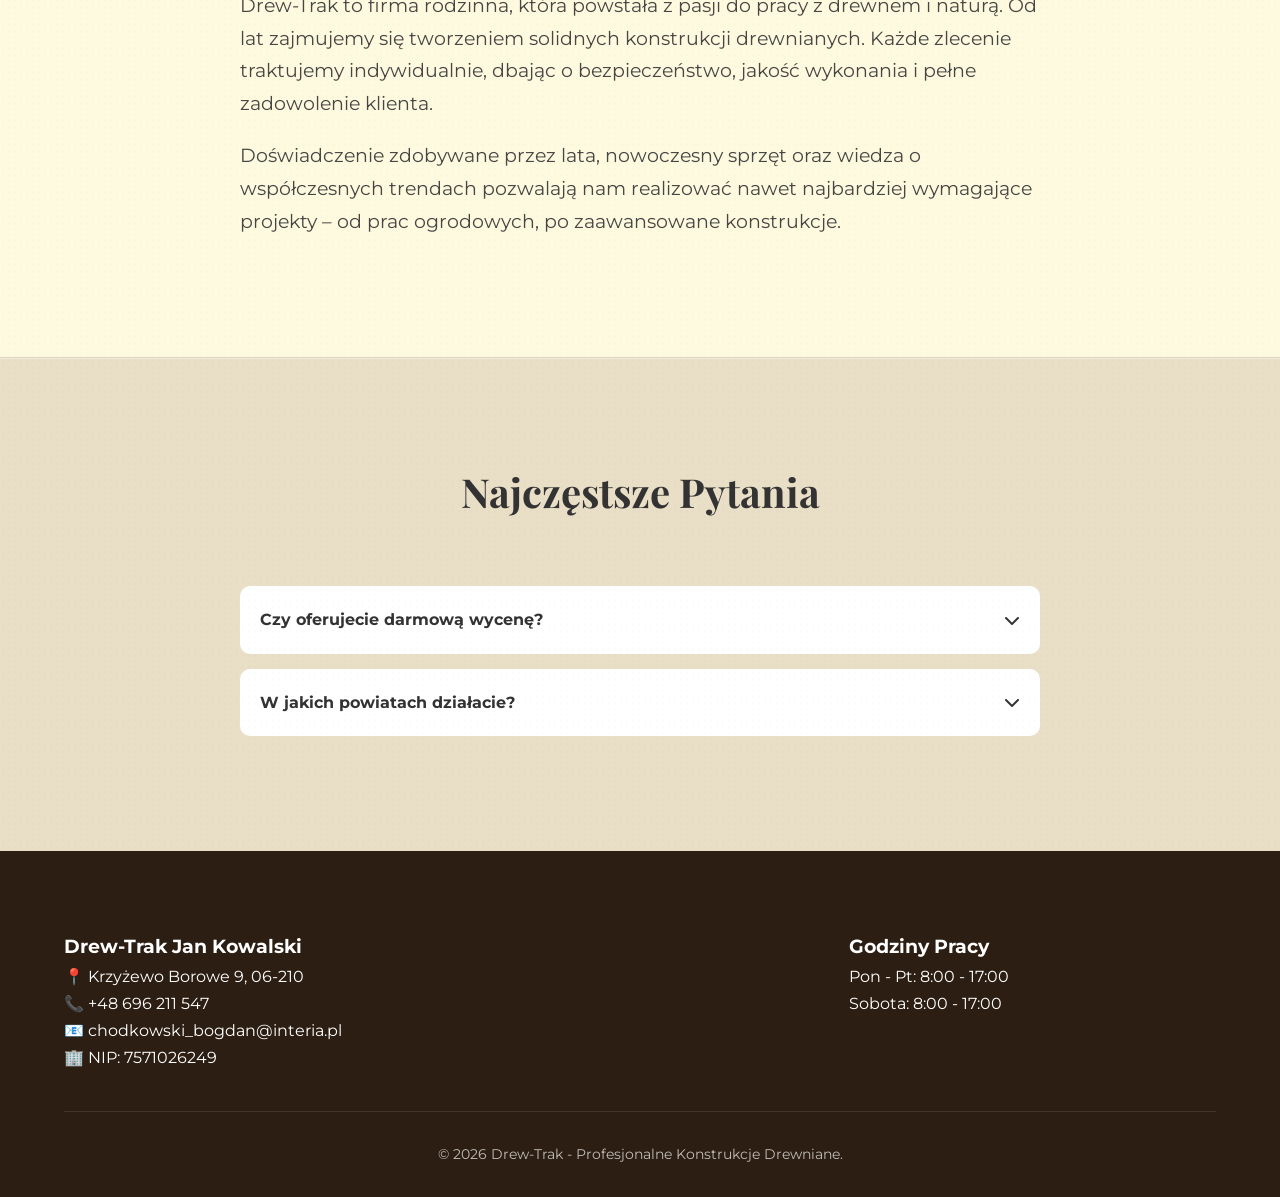
==== commit 23849101: "Fix HTML encoding issues in index.html" ====
--- a/index.html
+++ b/index.html
@@ -9,7 +9,7 @@
     <meta name="robots" content="index, follow">
     <meta name="keywords" content="altany, meble ogrodowe, drewno, konstrukcje drewniane Maków Mazowiecki">
     <?xml version="1.0" encoding="UTF-8"?>
-
+    <meta name="google-site-verification" content="MBi1dmj6wq1H-srVnvZZ4l8XvpAWBVxZWv1Um2lqHA0" />
     <title>Drew-Trak | produkcja konstrukcji drewnianych</title>
 
     <script type="application/ld+json">
@@ -153,9 +153,10 @@
                     </div>
                     <div class="offer-body">
                         <h3>Sprzedarz drewna opałowego</h3>
-                        <p>Drzewo brzozowe, olcha i sosna</p>
-                    </div>
-                </div>               <div class="card-offer">
+                        <p>Drewno brzozowe, olcha i sosna</p>
+                    </div>
+                </div>  
+                <div class="card-offer">
                     <div class="offer-img">
                         <img src="img/GMaszyna.jpg" alt="Funkcjonalne ule drewniane dla pszczelarzy - producent Drew-Trak">
                     </div>
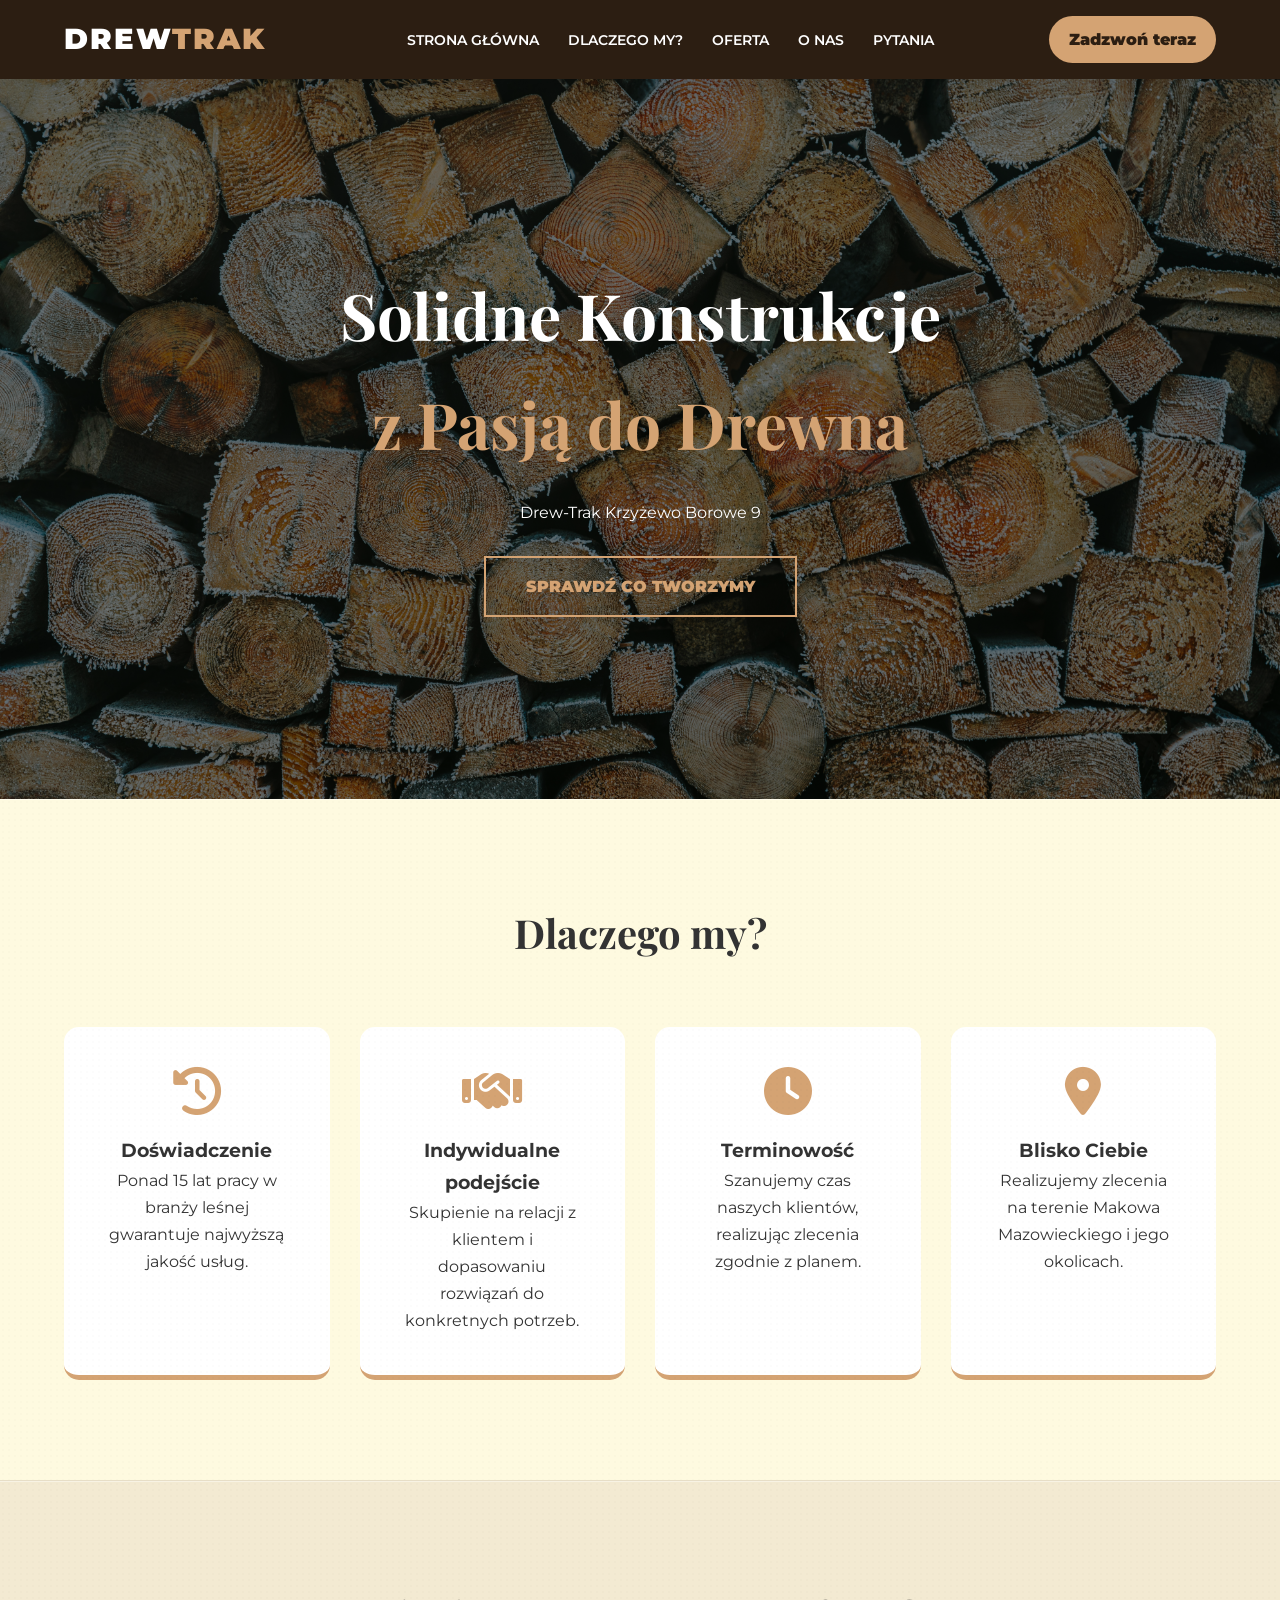
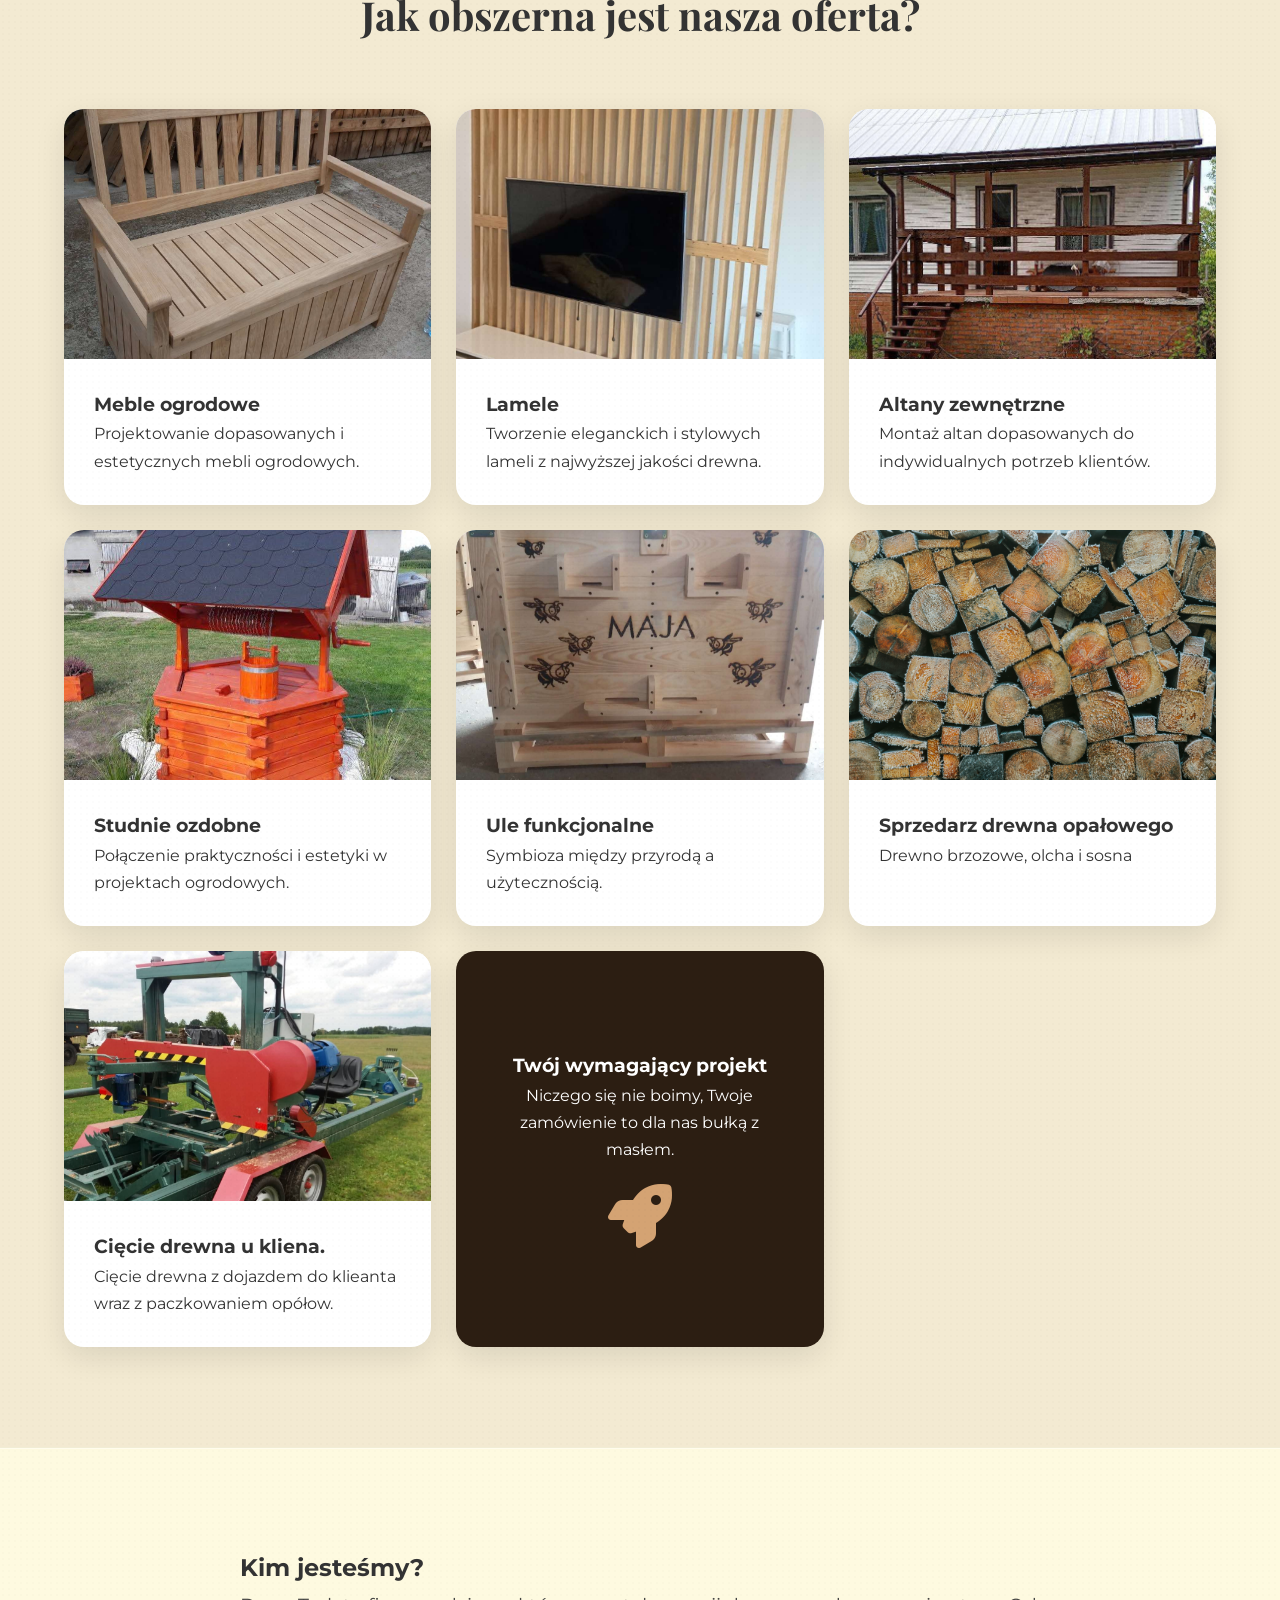
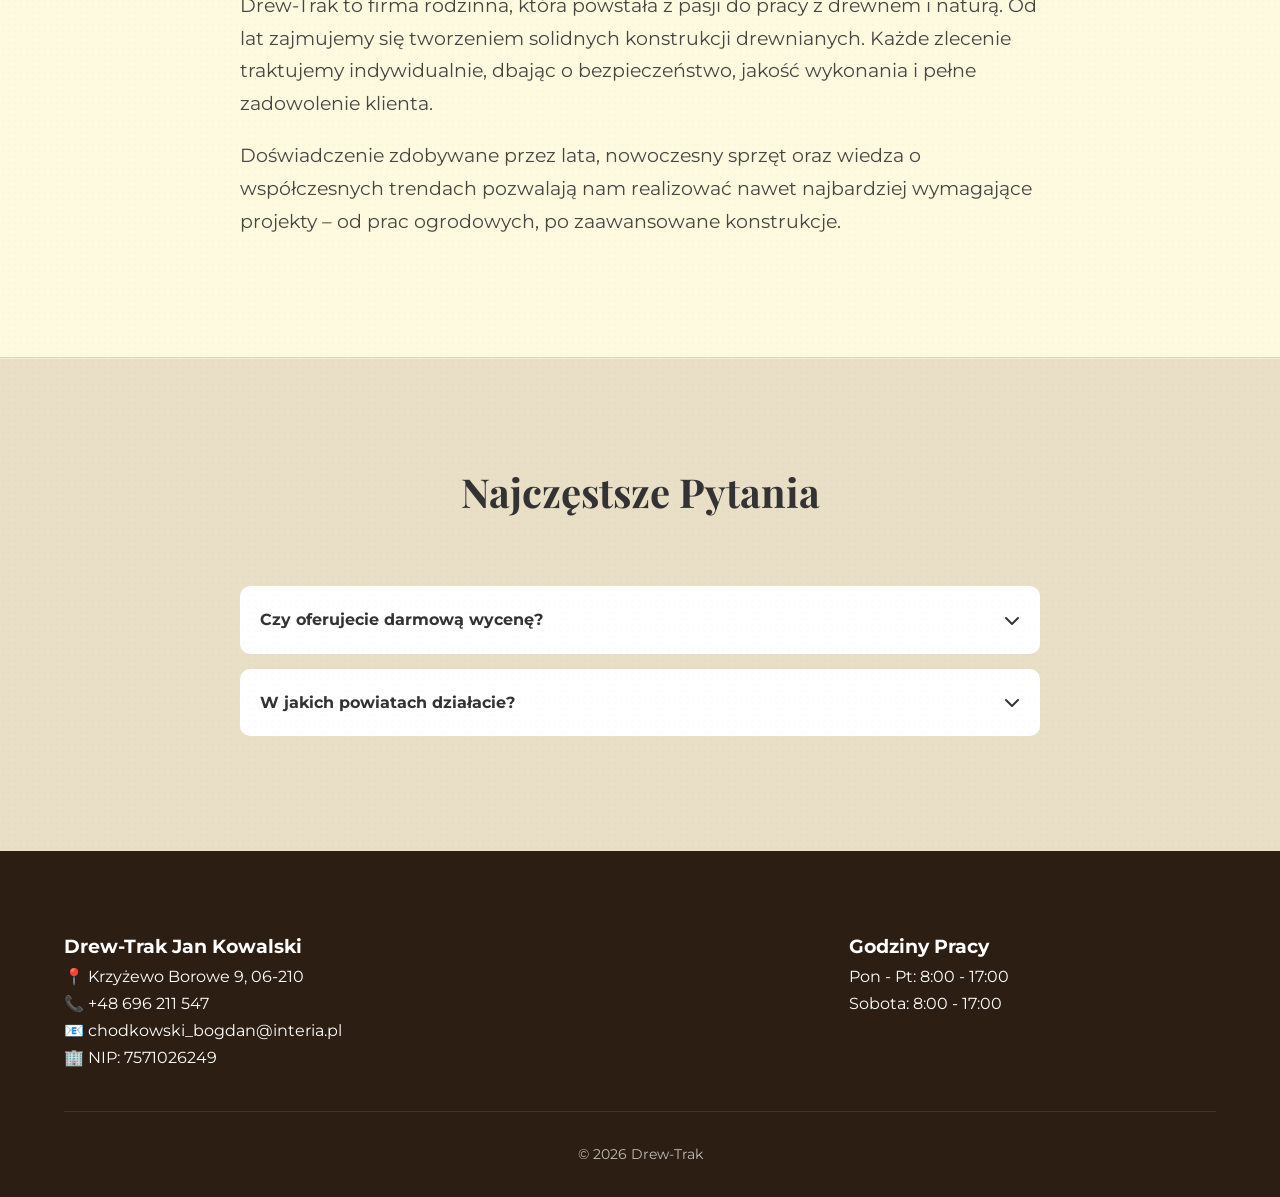
==== commit e6e5347d: "Update index.html" ====
--- a/index.html
+++ b/index.html
@@ -226,7 +226,7 @@
             </div>
         </div>
         <div class="footer-bottom">
-            <p>&copy; 2026 Drew-Trak - Profesjonalne Konstrukcje Drewniane.</p>
+            <p>&copy; 2026 Drew-Trak </p>
         </div>
     </footer>
 
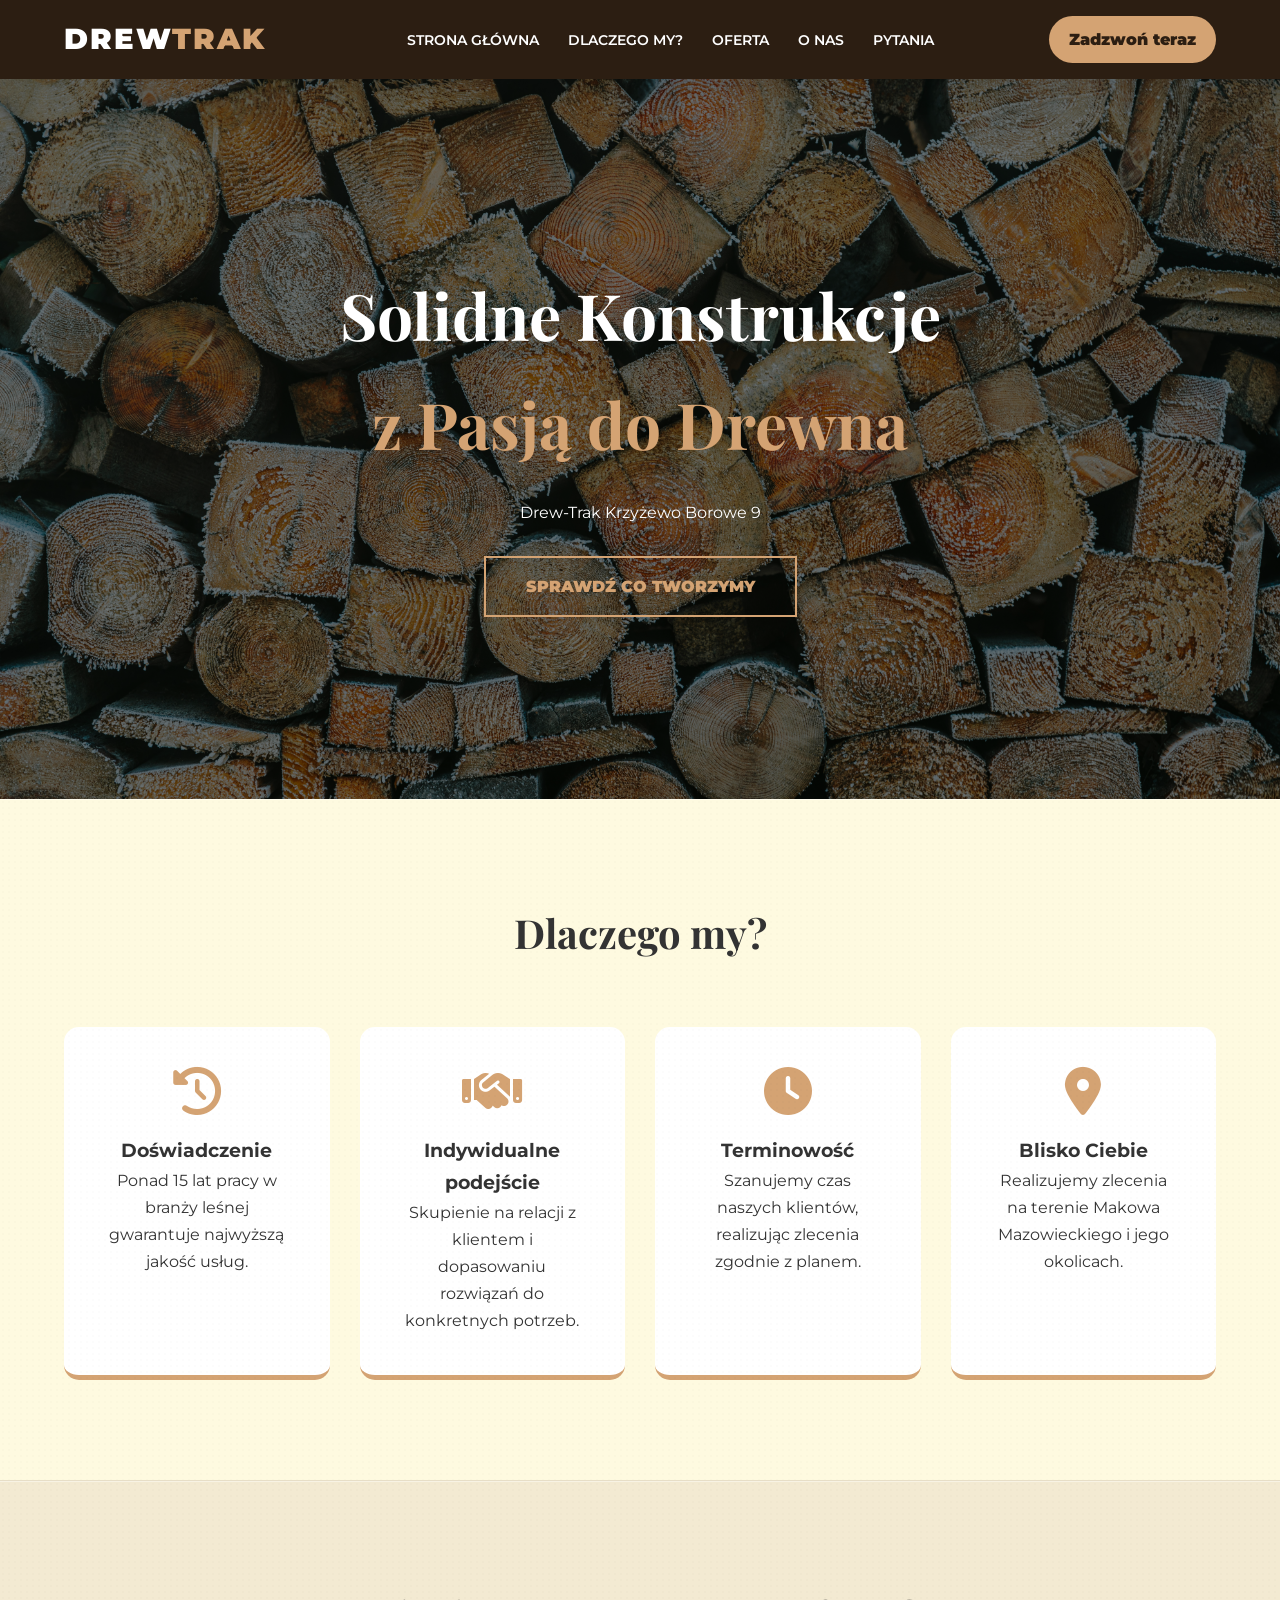
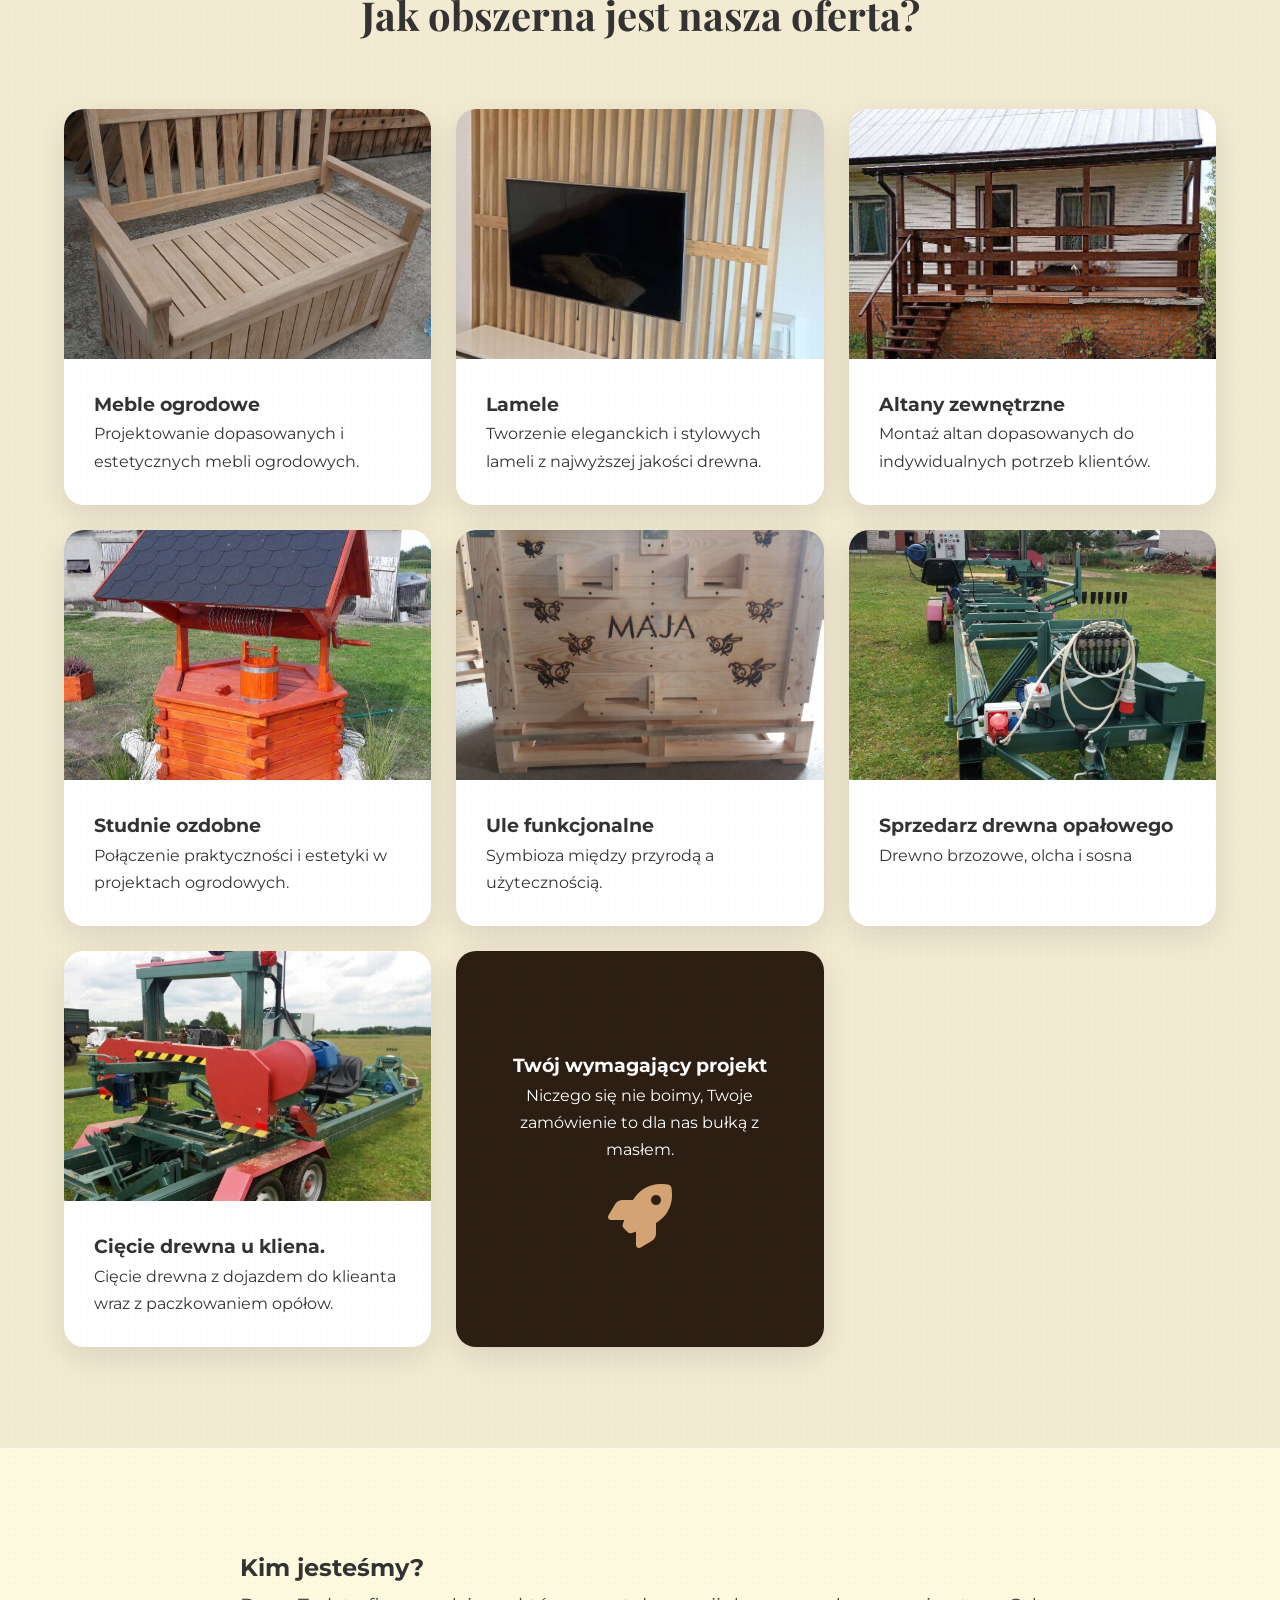
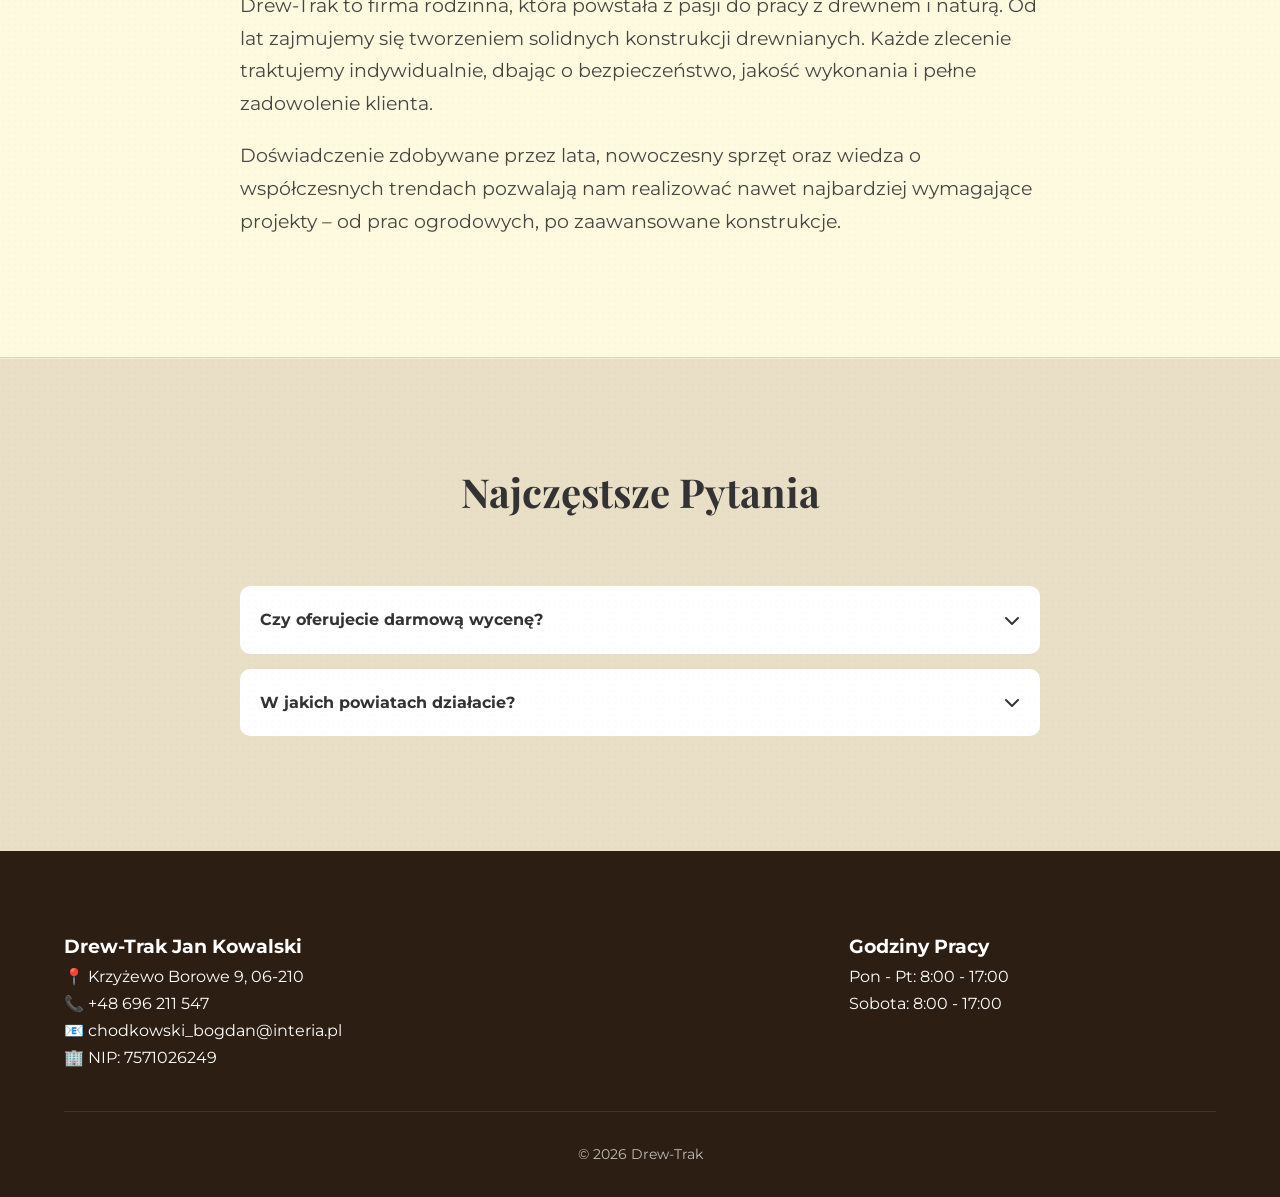
==== commit 4f9fda72: "Update index.html" ====
--- a/index.html
+++ b/index.html
@@ -149,7 +149,7 @@
                 </div>
                <div class="card-offer">
                     <div class="offer-img">
-                        <img src="img/tlo.jpg" alt="Funkcjonalne ule drewniane dla pszczelarzy - producent Drew-Trak">
+                        <img src="img/GMaszyna3.jpg" alt="Funkcjonalne ule drewniane dla pszczelarzy - producent Drew-Trak">
                     </div>
                     <div class="offer-body">
                         <h3>Sprzedarz drewna opałowego</h3>
